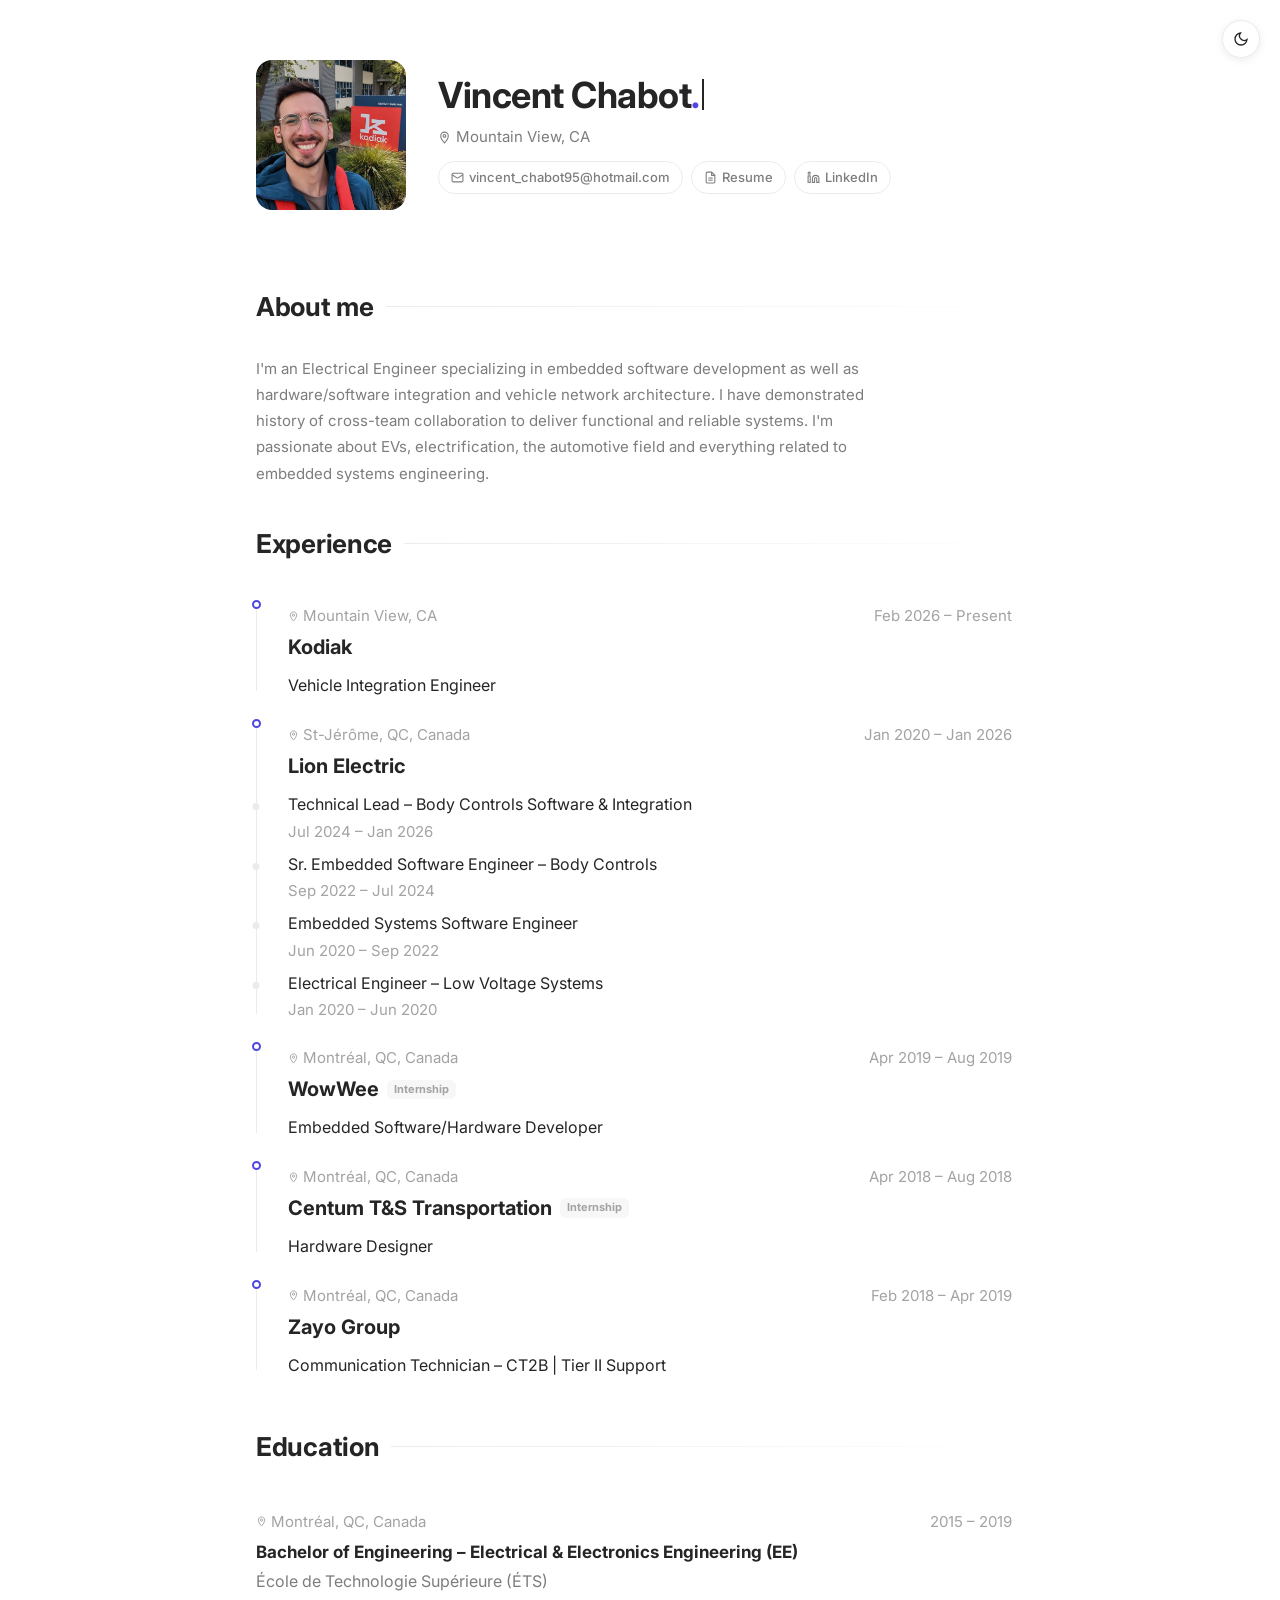
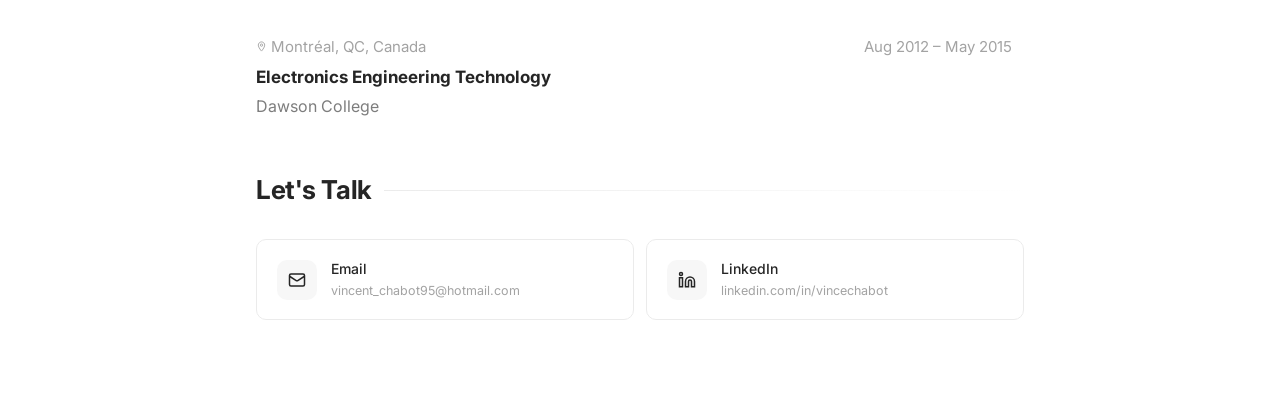
==== index.html @ 87fabc65 "Fixed Lets Talk box size, re-arranged link bar" ====
<!DOCTYPE html>
<html lang="en">
<head>
  <meta charset="UTF-8" />
  <meta name="viewport" content="width=device-width, initial-scale=1.0"/>
  <title>Vincent Chabot – Vehicle Integration Engineer</title>
  <link rel="preconnect" href="https://fonts.googleapis.com">
  <link rel="preconnect" href="https://fonts.gstatic.com" crossorigin>
  <link rel="preconnect" href="https://fonts.googleapis.com">
  <link rel="preconnect" href="https://fonts.gstatic.com" crossorigin>
  <link href="https://fonts.googleapis.com/css2?family=Inter:wght@300;400;500;600;700&display=swap" rel="stylesheet">
  <style>
    *, *::before, *::after { box-sizing: border-box; margin: 0; padding: 0; }

    :root {
      --bg: hsl(0 0% 100%);
      --surface: hsl(0 0% 100%);
      --border: hsl(0 0% 92.2%);
      --text-primary: hsl(0 0% 14.5%);
      --text-secondary: hsl(0 0% 49%);
      --text-muted: hsl(0 0% 64%);
      --accent: #4f46e5;
      --accent-light: hsl(0 0% 97%);
      --tag-bg: hsl(0 0% 97%);
      --radius: 0.625rem;
      --max-width: 48rem;
    }

    html.dark {
      --bg: hsl(0 0% 10%);
      --surface: hsl(0 0% 13%);
      --border: hsl(0 0% 22%);
      --text-primary: hsl(0 0% 93%);
      --text-secondary: hsl(0 0% 60%);
      --text-muted: hsl(0 0% 45%);
      --accent: #6c63ff;
      --accent-light: hsl(0 0% 15%);
      --tag-bg: hsl(0 0% 17%);
    }

    body, .timeline-company-group, .edu-card, .contact-card {
      transition: background 0.3s ease, color 0.3s ease, border-color 0.3s ease, box-shadow 0.3s ease;
    }

    html { scroll-behavior: smooth; }

    body {
      font-family: 'Inter', -apple-system, BlinkMacSystemFont, sans-serif;
      background: var(--bg);
      color: var(--text-primary);
      font-size: 15px;
      line-height: 1.6;
      padding: 0 20px 80px;
    }

    .container {
      max-width: var(--max-width);
      margin: 0 auto;
    }

    /* ── HEADER ── */
    .header {
      padding: 60px 0 40px;
      display: flex;
      align-items: center;
      gap: 32px;
      animation: fadeUp .5s ease both;
    }

    .avatar {
      width: 150px;
      height: 150px;
      border-radius: 16px;
      object-fit: cover;
      flex-shrink: 0;
      background: hsl(0 0% 97%);
      display: flex;
      align-items: center;
      justify-content: center;
      font-family: 'Inter', sans-serif;
      font-size: 52px;
      color: var(--accent);
      letter-spacing: -1px;
    }

    .header-info h1 {
      font-family: 'Inter', sans-serif;
      font-size: 36px;
      font-weight: 700;
      letter-spacing: -0.5px;
      line-height: 1.1;
    }

    .header-info h1 span { color: var(--accent); }

    .typed-cursor {
      display: inline-block;
      width: 2px;
      background: var(--text-primary);
      margin-left: 2px;
      animation: blink 0.7s step-end infinite;
      vertical-align: baseline;
      height: 0.85em;
      position: relative;
      top: 0.05em;
    }
    @keyframes blink {
      0%, 100% { opacity: 1; }
      50% { opacity: 0; }
    }

    .header-info .title {
      color: var(--text-secondary);
      font-weight: 300;
      margin-top: 4px;
      font-size: 15px;
    }

    .header-meta {
      display: flex;
      flex-wrap: wrap;
      gap: 12px;
      margin-top: 10px;
    }

    .meta-item {
      display: flex;
      align-items: center;
      gap: 5px;
      color: var(--text-secondary);
      font-size: 15px;
    }

    .meta-item svg { flex-shrink: 0; }

    .badge-available {
      display: inline-flex;
      align-items: center;
      gap: 6px;
      background: #f0fdf4;
      border: 1px solid #bbf7d0;
      color: #15803d;
      padding: 3px 10px;
      border-radius: 20px;
      font-size: 12.5px;
      font-weight: 500;
    }

    .badge-available::before {
      content: '';
      width: 7px;
      height: 7px;
      background: #22c55e;
      border-radius: 50%;
    }

    /* ── DIVIDER ── */
    .divider {
      border: none;
      height: 1px;
      background: linear-gradient(to right, transparent, var(--border) 20%, var(--border) 80%, transparent);
      margin: 0;
    }

    /* ── HEADER PILLS ── */
    .header-pills {
      display: flex;
      flex-wrap: wrap;
      gap: 8px;
      margin-top: 12px;
    }

    .pill {
      display: inline-flex;
      align-items: center;
      gap: 5px;
      padding: 5px 12px;
      border-radius: 999px;
      border: 1px solid var(--border);
      background: var(--surface);
      color: var(--text-secondary);
      font-size: 13px;
      font-weight: 500;
      text-decoration: none;
      cursor: pointer;
      transition: border-color 0.2s, color 0.2s, background 0.2s;
      position: relative;
    }

    .pill:hover {
      border-color: var(--accent);
      color: var(--accent);
      background: var(--accent-light);
    }

    /* ── SECTIONS ── */
    section {
      padding: 36px 0 0;
      animation: fadeUp .5s .15s ease both;
    }

    section h2 {
      font-family: 'Inter', sans-serif;
      font-size: 26px;
      font-weight: 700;
      letter-spacing: -0.3px;
      margin-bottom: 28px;
      color: var(--text-primary);
      display: flex;
      align-items: center;
      gap: 12px;
    }
    section h2::after {
      content: '';
      flex: 1;
      height: 1px;
      background: linear-gradient(to right, var(--border), transparent);
    }

    /* ── ABOUT ── */
    .about-text {
      color: var(--text-secondary);
      font-weight: 400;
      line-height: 1.75;
      max-width: 640px;
    }

    .about-text p + p { margin-top: 14px; }

    /* ── TIMELINE ── */
    .timeline { display: flex; flex-direction: column; gap: 0; 
      padding-left: 32px;
    }}

    .timeline-item {
      position: relative;
      padding-left: 28px;
      padding-bottom: 36px;
    }

    .timeline-item:last-child { padding-bottom: 0; }

    .timeline-item::before {
      content: '';
      position: absolute;
      left: 5px;
      top: 8px;
      bottom: 0;
      width: 1px;
      background: var(--border);
    }

    .timeline-item:last-child::before { display: none; }

    .timeline-item::after {
      content: '';
      position: absolute;
      left: 1px;
      top: 6px;
      width: 9px;
      height: 9px;
      border-radius: 50%;
      background: var(--bg);
      border: 2px solid var(--border);
    }

    .timeline-meta {
      display: flex;
      justify-content: space-between;
      align-items: center;
      margin-bottom: 4px;
      flex-wrap: wrap;
      gap: 4px;
    }

    .timeline-location {
      display: flex;
      align-items: center;
      gap: 4px;
      color: var(--text-muted);
      font-size: 12.5px;
    }

    .timeline-dates {
      color: var(--text-muted);
      font-size: 15px;
    }

    .timeline-company {
      font-weight: 600;
      font-size: 16px;
      margin-bottom: 1px;
    }

    .timeline-role {
      color: var(--text-secondary);
      font-size: 13.5px;
      margin-bottom: 10px;
    }

    .timeline-bullets {
      list-style: none;
      display: flex;
      flex-direction: column;
      gap: 5px;
    }

    .timeline-bullets li {
      color: var(--text-secondary);
      font-size: 13.5px;
      font-weight: 400;
      padding-left: 14px;
      position: relative;
    }

    .timeline-bullets li::before {
      content: '•';
      position: absolute;
      left: 0;
      color: var(--text-muted);
    }

    .timeline-bullets strong {
      color: var(--text-primary);
      font-weight: 600;
    }

    /* ── EDUCATION ── */
    .edu-card {
      padding: 14px 12px 14px 16px;
      margin-left: -16px;
      display: block;
      text-decoration: none;
      color: inherit;
      border-radius: 10px;
      padding-right: 12px;
      transition: transform 0.18s ease, box-shadow 0.18s ease, background 0.18s ease;
    }

    .edu-card:hover {
      transform: translateY(-3px) translateX(3px);
      background: var(--accent-light);
      box-shadow: 0 4px 20px rgba(0,0,0,0.07);
    }

    .edu-top {
      display: flex;
      justify-content: space-between;
      align-items: flex-start;
      gap: 12px;
    }

    .edu-degree {
      font-weight: 700;
      font-size: 17px;
    }

    .edu-school {
      color: var(--text-secondary);
      font-size: 16px;
      margin-top: 3px;
    }

    .edu-right {
      text-align: right;
      flex-shrink: 0;
    }

    .edu-year {
      color: var(--text-muted);
      font-size: 15px;
    }

    .edu-gpa {
      color: var(--text-muted);
      font-size: 12.5px;
      margin-top: 2px;
    }

    /* ── STACK GRID ── */
    .stack-grid {
      display: grid;
      grid-template-columns: repeat(3, 1fr);
      gap: 12px;
    }

    .stack-card {
      background: var(--surface);
      border: 1px solid var(--border);
      border-radius: var(--radius);
      padding: 16px 18px;
      display: flex;
      align-items: center;
      gap: 14px;
      text-decoration: none;
      color: inherit;
      transition: border-color .2s, box-shadow .2s;
      cursor: default;
    }

    .stack-card:hover {
      border-color: hsl(0 0% 70.8%);
      box-shadow: 0 2px 12px rgba(0,0,0,.06);
    }

    .stack-icon {
      width: 36px;
      height: 36px;
      background: var(--tag-bg);
      border-radius: 8px;
      display: flex;
      align-items: center;
      justify-content: center;
      font-size: 17px;
      flex-shrink: 0;
    }

    .stack-name {
      font-size: 13.5px;
      font-weight: 500;
    }

    .stack-desc {
      font-size: 12px;
      color: var(--text-muted);
    }

    /* ── PROJECTS ── */
    .projects-grid {
      display: grid;
      grid-template-columns: repeat(2, 1fr);
      gap: 16px;
    }

    .project-card {
      background: var(--surface);
      border: 1px solid var(--border);
      border-radius: var(--radius);
      overflow: hidden;
      text-decoration: none;
      color: inherit;
      transition: border-color .2s, box-shadow .2s;
      display: flex;
      flex-direction: column;
    }

    .project-card:hover {
      border-color: hsl(0 0% 70.8%);
      box-shadow: 0 4px 16px rgba(0,0,0,.07);
    }

    .project-img {
      width: 100%;
      height: 140px;
      background: linear-gradient(135deg, hsl(0 0% 97%) 0%, hsl(0 0% 93%) 100%);
      display: flex;
      align-items: center;
      justify-content: center;
      font-size: 36px;
    }

    .project-body {
      padding: 16px 18px;
      flex: 1;
    }

    .project-type {
      font-size: 11.5px;
      color: var(--text-muted);
      text-transform: uppercase;
      letter-spacing: .05em;
      margin-bottom: 4px;
    }

    .project-title {
      font-weight: 600;
      font-size: 14.5px;
      margin-bottom: 6px;
    }

    .project-desc {
      color: var(--text-secondary);
      font-size: 13px;
      font-weight: 400;
      line-height: 1.5;
      margin-bottom: 12px;
    }

    .project-tags {
      display: flex;
      flex-wrap: wrap;
      gap: 5px;
    }

    .tag {
      background: var(--tag-bg);
      color: var(--text-secondary);
      font-size: 11.5px;
      padding: 2px 8px;
      border-radius: 6px;
    }

    /* ── CONTACT ── */
    .contact-grid {
      display: grid;
      grid-template-columns: repeat(2, 1fr);
      gap: 12px;
      align-items: stretch;
    }

    .contact-card {
      background: var(--surface);
      border: 1px solid var(--border);
      border-radius: var(--radius);
      padding: 18px 20px;
      display: flex;
      align-items: center;
      gap: 14px;
      text-decoration: none;
      color: inherit;
      transition: border-color .2s, box-shadow .2s;
      height: 100%;
    }

    .contact-card:hover {
      border-color: hsl(0 0% 70.8%);
      box-shadow: 0 2px 12px rgba(0,0,0,.06);
    }

    .contact-card-icon {
      width: 40px;
      height: 40px;
      background: var(--tag-bg);
      border-radius: 10px;
      display: flex;
      align-items: center;
      justify-content: center;
      flex-shrink: 0;
    }

    .contact-card-label {
      font-weight: 500;
      font-size: 14px;
    }

    .contact-card-value {
      color: var(--text-muted);
      font-size: 12.5px;
      margin-top: 1px;
    }

    /* ── ANIMATIONS ── */
    @keyframes fadeUp {
      from { opacity: 0; transform: translateY(16px); }
      to   { opacity: 1; transform: translateY(0); }
    }

    /* ── RESPONSIVE ── */
    @media (max-width: 580px) {
      body { padding: 0 16px 60px; }

      .header { flex-direction: row; align-items: center; gap: 16px; }
      .avatar { width: 110px; height: 110px; }
      .header-info h1 { font-size: 24px; }

      .header-pills { gap: 6px; margin-top: 10px; }
      .pill { font-size: 12px; padding: 4px 10px; }

      section { padding: 36px 0 0; }

      .timeline { padding-left: 60px; }
      .timeline-company-group { padding-left: 20px; }
      .timeline-company-group::before { left: 2px; }
      .timeline-company-group::after { left: -2px; }

      .timeline-company-name { font-size: 16px; }
      .timeline-role-title { font-size: 14px; }
      .timeline-company-location-top,
      .timeline-company-dates,
      .timeline-dates { font-size: 13px; }

      .timeline-company-location-top { flex-direction: column; gap: 2px; align-items: flex-start !important; justify-content: flex-start !important; }
      .timeline-company-dates { text-align: left; align-self: flex-start; }
      .timeline-company-location-left { align-self: flex-start; }

      .stack-grid { grid-template-columns: repeat(2, 1fr); }
      .projects-grid { grid-template-columns: 1fr; }
      .contact-grid { grid-template-columns: 1fr; }
    }

    @media (max-width: 380px) {
      .stack-grid { grid-template-columns: 1fr; }
      .timeline-company-name { font-size: 15px; }
    }

    /* ── COMPANY-GROUPED TIMELINE ── */
    .timeline-company-group {
      position: relative;
      padding-left: 52px;
      padding-bottom: 60px;
    }

    .timeline-company-group::before {
      content: '';
      position: absolute;
      left: 20px;
      top: 10px;
      bottom: 20px;
      width: 1px;
      background: var(--border);
    }

    .timeline-company-group--last::before { display: none; }

    .timeline-company-group::after {
      content: '';
      position: absolute;
      left: 16px;
      top: 8px;
      width: 9px;
      height: 9px;
      border-radius: 50%;
      background: var(--bg);
      border: 2px solid var(--accent);
    }

    .timeline-company-header {
      display: flex;
      align-items: baseline;
      flex-wrap: wrap;
      gap: 10px;
      margin-bottom: 10px;
    }

    .timeline-company-name {
      font-weight: 700;
      font-size: 16px;
      color: var(--text-primary);
    }

    .timeline-company-location {
      display: flex;
      align-items: center;
      gap: 4px;
      color: var(--text-muted);
      font-size: 12px;
    }

    .timeline-roles {
      display: flex;
      flex-direction: column;
      gap: 0;
    }

    .timeline-role-item {
      position: relative;
      padding: 0 0 8px 0;
      border-left: none;
      margin-left: 0;
    }

    .timeline-role-item:last-child {
      border-left-color: transparent;
    }

    .timeline-role-item::before {
      display: none;
    }

    .timeline-company-group--multi .timeline-role-item::before {
      display: block;
      content: '';
      position: absolute;
      left: -32px;
      top: 11px;
      width: 7px;
      height: 7px;
      border-radius: 50%;
      background: var(--border);
      border: none;
      transform: translateX(-50%);
    }

    .timeline-role-meta {
      display: flex;
      flex-direction: column;
      gap: 2px;
    }

    .timeline-role-title {
      font-size: 16px;
      color: var(--text-primary);
      display: flex;
      align-items: center;
      gap: 6px;
    }

    .role-badge {
      font-size: 11px;
      background: var(--tag-bg);
      color: var(--text-muted);
      padding: 1px 7px;
      border-radius: 6px;
      font-style: normal;
    }

      }

    .timeline-company-header {
      display: flex;
      align-items: flex-start;
      gap: 0;
      margin-bottom: 1px;
      position: relative;
    }

    .timeline-company-header-text {
      flex: 1;
    }

    .timeline-company-location-top {
      display: flex;
      align-items: center;
      justify-content: space-between;
      gap: 4px;
      color: var(--text-muted);
      font-size: 15px;
      margin-bottom: 3px;
    }

    .timeline-company-location-left {
      display: flex;
      align-items: center;
      gap: 4px;
    }

    .timeline-company-name {
      font-weight: 700;
      font-size: 20px;
      color: var(--text-primary);
      display: flex;
      align-items: center;
      gap: 8px;
    }

    .timeline-company-dates {
      font-size: 15px;
      font-weight: 400;
      color: var(--text-muted);
    }
  
    .edu-location {
      display: flex;
      align-items: center;
      gap: 4px;
      color: var(--text-muted);
      font-size: 15px;
      margin-bottom: 5px;
    }

    /* ── EXPERIENCE HOVER EFFECT ── */
    .timeline-company-group {
      cursor: pointer;
      transition: transform 0.18s ease, box-shadow 0.18s ease, background 0.18s ease;
      border-radius: 10px;
      padding-right: 12px;
      display: block;
      text-decoration: none;
      color: inherit;
    }

    .timeline-company-group:hover {
      transform: translateY(-3px) translateX(3px);
      background: var(--accent-light);
      box-shadow: 0 4px 20px rgba(0,0,0,0.07);
    }

    .timeline-company-link {
      text-decoration: none;
      color: inherit;
      display: block;
    }

    .timeline-company-link:hover .timeline-company-name {
      color: var(--accent);
    }

  
    .employer-link {
      text-decoration: none;
      color: inherit;
      transition: color 0.15s ease;
    }
    .employer-link:hover {
      color: var(--accent);
      text-decoration: underline;
      text-underline-offset: 2px;
    }
    /* Make entire group clickable area feel interactive */
    .timeline-company-group:hover .timeline-company-name {
      color: var(--accent);
    }

    .edu-card:hover .edu-degree {
      color: var(--accent);
    }

  
  @media (max-width: 580px) {
    a.timeline-company-group.tapped,
    a.edu-card.tapped {
      background: #f0f0f0;
      box-shadow: 0 4px 16px rgba(0,0,0,0.08);
    }
  }

  /* ── DARK MODE TOGGLE ── */
  #dark-toggle {
    position: fixed;
    top: 20px;
    right: 20px;
    width: 38px;
    height: 38px;
    border-radius: 50%;
    border: 1px solid var(--border);
    background: var(--surface);
    color: var(--text-primary);
    cursor: pointer;
    display: flex;
    align-items: center;
    justify-content: center;
    z-index: 1000;
    transition: background 0.3s ease, border-color 0.3s ease, transform 0.2s ease;
    box-shadow: 0 2px 8px rgba(0,0,0,0.08);
  }
  #dark-toggle:hover { transform: scale(1.1); }
  #dark-toggle .icon-sun  { display: none; }
  #dark-toggle .icon-moon { display: block; }
  html.dark #dark-toggle .icon-sun  { display: block; }
  html.dark #dark-toggle .icon-moon { display: none; }

  /* ── SCROLL FADE-IN ── */
  .fade-in {
    opacity: 0;
    transform: translateY(24px);
    transition: opacity 0.55s ease, transform 0.55s ease;
  }
  .fade-in.visible {
    opacity: 1;
    transform: translateY(0);
  }

  /* ── COPY EMAIL ── */
  .copy-email-wrap {
    position: relative;
    display: inline-flex;
    align-items: center;
  }
  .copied-tooltip {
    position: absolute;
    bottom: calc(100% + 6px);
    left: 50%;
    transform: translateX(-50%);
    background: #1a1a1a;
    color: #fff;
    font-size: 12px;
    font-weight: 600;
    padding: 4px 10px;
    border-radius: 6px;
    white-space: nowrap;
    pointer-events: none;
    opacity: 0;
    transition: opacity 0.15s ease;
  }
  .copied-tooltip.show { opacity: 1; }

  /* ── CONFETTI ── */
  #name-dot {
    cursor: pointer;
    user-select: none;
  }
  .confetti-piece {
    position: fixed;
    width: 8px;
    height: 5px;
    border-radius: 1px;
    opacity: 1;
    pointer-events: none;
    z-index: 9999;
    animation: confetti-fall 0.9s ease-out forwards;
  }
  @keyframes confetti-fall {
    0%   { transform: translate(0, 0) rotate(0deg);   opacity: 1; }
    100% { transform: translate(var(--tx), var(--ty)) rotate(var(--tr)); opacity: 0; }
  }

  /* ── BACK TO TOP ── */
  #back-to-top {
    position: fixed;
    bottom: 32px;
    right: 24px;
    width: 42px;
    height: 42px;
    border-radius: 50%;
    background: var(--accent);
    color: #fff;
    border: none;
    cursor: pointer;
    display: flex;
    align-items: center;
    justify-content: center;
    box-shadow: 0 4px 14px rgba(0,0,0,0.15);
    opacity: 0;
    transform: translateY(12px);
    transition: opacity 0.25s ease, transform 0.25s ease;
    pointer-events: none;
    z-index: 999;
  }
  #back-to-top.visible {
    opacity: 1;
    transform: translateY(0);
    pointer-events: auto;
  }
  #back-to-top:hover {
    background: #3a3ae0;
  }

  /* ── EXPERIENCE HOVER EFFECTS ── */
  .timeline-company-group {
    transition: transform 0.2s ease, box-shadow 0.2s ease;
    border-radius: 10px;
    padding: 12px 12px 4px 52px;
    margin-left: -52px;
    cursor: pointer;
  }

  .timeline-company-group:hover {
    transform: translateY(-3px) translateX(2px);
    box-shadow: 0 8px 24px rgba(0,0,0,0.08);
    background: var(--accent-light);
  }
  .timeline-company-group a.company-link {
    text-decoration: none;
    color: inherit;
  }

  </style>
</head>
<body>
<div class="container">

  <!-- HEADER -->
  <header class="header">
    <img class="avatar" src="profile.jpg" alt="Vincent Chabot">
    <div class="header-info">
      <h1 id="typed-name"></h1>
      <div class="header-meta">
        <span class="meta-item">
          <svg width="13" height="13" viewBox="0 0 24 24" fill="none" stroke="currentColor" stroke-width="2"><path d="M12 2C8.13 2 5 5.13 5 9c0 5.25 7 13 7 13s7-7.75 7-13c0-3.87-3.13-7-7-7z"/><circle cx="12" cy="9" r="2.5"/></svg>
          Mountain View, CA
        </span>
      </div>
      <div class="header-pills">
        <a id="contact-bar-email" class="pill" href="#">
          <svg width="13" height="13" viewBox="0 0 24 24" fill="none" stroke="currentColor" stroke-width="2"><rect x="2" y="4" width="20" height="16" rx="2"/><path d="m22 7-8.97 5.7a1.94 1.94 0 0 1-2.06 0L2 7"/></svg>
          <span id="contact-bar-email-text"></span>
        </a>
        <a class="pill" href="resume.pdf" target="_blank">
          <svg width="13" height="13" viewBox="0 0 24 24" fill="none" stroke="currentColor" stroke-width="2"><path d="M14 2H6a2 2 0 0 0-2 2v16a2 2 0 0 0 2 2h12a2 2 0 0 0 2-2V8z"/><polyline points="14 2 14 8 20 8"/><line x1="16" y1="13" x2="8" y2="13"/><line x1="16" y1="17" x2="8" y2="17"/></svg>
          Resume
        </a>
        <a class="pill" href="https://linkedin.com/in/vincechabot" target="_blank" rel="noopener">
          <svg width="13" height="13" viewBox="0 0 24 24" fill="none" stroke="currentColor" stroke-width="2"><path d="M16 8a6 6 0 0 1 6 6v7h-4v-7a2 2 0 0 0-2-2 2 2 0 0 0-2 2v7h-4v-7a6 6 0 0 1 6-6z"/><rect x="2" y="9" width="4" height="12"/><circle cx="4" cy="4" r="2"/></svg>
          LinkedIn
        </a>
      </div>
    </div>
  </header>

  <!-- ABOUT -->
  <section>
    <h2>About me</h2>
    <div class="about-text">
      <p>I'm an Electrical Engineer specializing in embedded software development as well as hardware/software integration and vehicle network architecture. I have demonstrated history of cross-team collaboration to deliver functional and reliable systems. I'm passionate about EVs, electrification, the automotive field and everything related to embedded systems engineering.</p>
    </div>
  </section>

  

  <!-- EXPERIENCE -->
  <section>
    <h2>Experience</h2>
    <div class="timeline">

      <a class="timeline-company-group" href="https://kodiak.ai/" target="_blank" rel="noopener">
        <div class="timeline-company-header">
          
          <div class="timeline-company-header-text">
            <div class="timeline-company-location-top"><div class="timeline-company-location-left"><svg width="11" height="11" viewBox="0 0 24 24" fill="none" stroke="currentColor" stroke-width="2"><path d="M12 2C8.13 2 5 5.13 5 9c0 5.25 7 13 7 13s7-7.75 7-13c0-3.87-3.13-7-7-7z"/><circle cx="12" cy="9" r="2.5"/></svg> Mountain View, CA</div><div class="timeline-company-dates">Feb 2026 – Present</div></div>
            <div class="timeline-company-name">Kodiak</div>
          </div>
        </div>
        <div class="timeline-roles">
          <div class="timeline-role-item">
            <div class="timeline-role-meta">
              <span class="timeline-role-title">Vehicle Integration Engineer</span>
            </div>
          </div>
        </div>
      </a>


      <a class="timeline-company-group timeline-company-group--multi" href="https://thelionelectric.com/" target="_blank" rel="noopener">
        <div class="timeline-company-header">
          
          <div class="timeline-company-header-text">
            <div class="timeline-company-location-top"><div class="timeline-company-location-left"><svg width="11" height="11" viewBox="0 0 24 24" fill="none" stroke="currentColor" stroke-width="2"><path d="M12 2C8.13 2 5 5.13 5 9c0 5.25 7 13 7 13s7-7.75 7-13c0-3.87-3.13-7-7-7z"/><circle cx="12" cy="9" r="2.5"/></svg> St-Jérôme, QC, Canada</div><div class="timeline-company-dates">Jan 2020 – Jan 2026</div></div>
            <div class="timeline-company-name">Lion Electric</div>
          </div>
        </div>
        <div class="timeline-roles">
          <div class="timeline-role-item">
            <div class="timeline-role-meta">
              <span class="timeline-role-title">Technical Lead – Body Controls Software &amp; Integration</span>
              <span class="timeline-dates">Jul 2024 – Jan 2026</span>
            </div>
          </div>
          <div class="timeline-role-item">
            <div class="timeline-role-meta">
              <span class="timeline-role-title">Sr. Embedded Software Engineer – Body Controls</span>
              <span class="timeline-dates">Sep 2022 – Jul 2024</span>
            </div>
          </div>
          <div class="timeline-role-item">
            <div class="timeline-role-meta">
              <span class="timeline-role-title">Embedded Systems Software Engineer</span>
              <span class="timeline-dates">Jun 2020 – Sep 2022</span>
            </div>
          </div>
          <div class="timeline-role-item">
            <div class="timeline-role-meta">
              <span class="timeline-role-title">Electrical Engineer – Low Voltage Systems</span>
              <span class="timeline-dates">Jan 2020 – Jun 2020</span>
            </div>
          </div>
        </div>
      </a>


      <a class="timeline-company-group" href="https://wowwee.com/" target="_blank" rel="noopener">
        <div class="timeline-company-header">
          
          <div class="timeline-company-header-text">
            <div class="timeline-company-location-top"><div class="timeline-company-location-left"><svg width="11" height="11" viewBox="0 0 24 24" fill="none" stroke="currentColor" stroke-width="2"><path d="M12 2C8.13 2 5 5.13 5 9c0 5.25 7 13 7 13s7-7.75 7-13c0-3.87-3.13-7-7-7z"/><circle cx="12" cy="9" r="2.5"/></svg> Montréal, QC, Canada</div><div class="timeline-company-dates">Apr 2019 – Aug 2019</div></div>
            <div class="timeline-company-name">WowWee <span class="role-badge">Internship</span></div>
          </div>
        </div>
        <div class="timeline-roles">
          <div class="timeline-role-item">
            <div class="timeline-role-meta">
              <span class="timeline-role-title">Embedded Software/Hardware Developer</span>
            </div>
          </div>
        </div>
      </a>


      <a class="timeline-company-group" href="https://www.centumelectronics.com/" target="_blank" rel="noopener">
        <div class="timeline-company-header">
          
          <div class="timeline-company-header-text">
            <div class="timeline-company-location-top"><div class="timeline-company-location-left"><svg width="11" height="11" viewBox="0 0 24 24" fill="none" stroke="currentColor" stroke-width="2"><path d="M12 2C8.13 2 5 5.13 5 9c0 5.25 7 13 7 13s7-7.75 7-13c0-3.87-3.13-7-7-7z"/><circle cx="12" cy="9" r="2.5"/></svg> Montréal, QC, Canada</div><div class="timeline-company-dates">Apr 2018 – Aug 2018</div></div>
            <div class="timeline-company-name">Centum T&amp;S Transportation <span class="role-badge">Internship</span></div>
          </div>
        </div>
        <div class="timeline-roles">
          <div class="timeline-role-item">
            <div class="timeline-role-meta">
              <span class="timeline-role-title">Hardware Designer</span>
            </div>
          </div>
        </div>
      </a>


      <a class="timeline-company-group" href="https://zayo.com/" target="_blank" rel="noopener">
        <div class="timeline-company-header">
          
          <div class="timeline-company-header-text">
            <div class="timeline-company-location-top"><div class="timeline-company-location-left"><svg width="11" height="11" viewBox="0 0 24 24" fill="none" stroke="currentColor" stroke-width="2"><path d="M12 2C8.13 2 5 5.13 5 9c0 5.25 7 13 7 13s7-7.75 7-13c0-3.87-3.13-7-7-7z"/><circle cx="12" cy="9" r="2.5"/></svg> Montréal, QC, Canada</div><div class="timeline-company-dates">Feb 2018 – Apr 2019</div></div>
            <div class="timeline-company-name">Zayo Group</div>
          </div>
        </div>
        <div class="timeline-roles">
          <div class="timeline-role-item">
            <div class="timeline-role-meta">
              <span class="timeline-role-title">Communication Technician – CT2B | Tier II Support</span>
            </div>
          </div>
        </div>
      </a>

    </div>
  </section>

  <!-- EDUCATION -->
  <section>
    <h2>Education</h2>
    <a class="edu-card" href="https://www.etsmtl.ca/" target="_blank" rel="noopener" style="margin-bottom:12px;">
      <div class="edu-top">
        <div>
          <p class="edu-location"><svg width="11" height="11" viewBox="0 0 24 24" fill="none" stroke="currentColor" stroke-width="2"><path d="M12 2C8.13 2 5 5.13 5 9c0 5.25 7 13 7 13s7-7.75 7-13c0-3.87-3.13-7-7-7z"/><circle cx="12" cy="9" r="2.5"/></svg> Montréal, QC, Canada</p>
          <p class="edu-degree">Bachelor of Engineering – Electrical &amp; Electronics Engineering (EE)</p>
          <p class="edu-school">École de Technologie Supérieure (ÉTS)</p>
        </div>
        <div class="edu-right">
          <p class="edu-year">2015 – 2019</p>
        </div>
      </div>
    </a>
    <a class="edu-card" href="https://www.dawsoncollege.qc.ca/" target="_blank" rel="noopener">
      <div class="edu-top">
        <div>
          <p class="edu-location"><svg width="11" height="11" viewBox="0 0 24 24" fill="none" stroke="currentColor" stroke-width="2"><path d="M12 2C8.13 2 5 5.13 5 9c0 5.25 7 13 7 13s7-7.75 7-13c0-3.87-3.13-7-7-7z"/><circle cx="12" cy="9" r="2.5"/></svg> Montréal, QC, Canada</p>
          <p class="edu-degree">Electronics Engineering Technology</p>
          <p class="edu-school">Dawson College</p>
        </div>
        <div class="edu-right">
          <p class="edu-year">Aug 2012 – May 2015</p>
        </div>
      </div>
    </a>
  </section>

  

  <!-- CONTACT -->
  <section>
    <h2>Let's Talk</h2>
    <div class="contact-grid">
      <a class="contact-card" id="contact-card-email" href="#">
        <div class="contact-card-icon">
          <svg width="18" height="18" viewBox="0 0 24 24" fill="none" stroke="currentColor" stroke-width="2"><rect x="2" y="4" width="20" height="16" rx="2"/><path d="m22 7-8.97 5.7a1.94 1.94 0 0 1-2.06 0L2 7"/></svg>
        </div>
        <div>
          <p class="contact-card-label">Email</p>
          <p class="contact-card-value" id="contact-card-email-text"></p>
        </div>
      </a>
      <a class="contact-card" href="https://linkedin.com/in/vincechabot" target="_blank" rel="noopener">
        <div class="contact-card-icon">
          <svg width="18" height="18" viewBox="0 0 24 24" fill="none" stroke="currentColor" stroke-width="2"><path d="M16 8a6 6 0 0 1 6 6v7h-4v-7a2 2 0 0 0-2-2 2 2 0 0 0-2 2v7h-4v-7a6 6 0 0 1 6-6z"/><rect x="2" y="9" width="4" height="12"/><circle cx="4" cy="4" r="2"/></svg>
        </div>
        <div>
          <p class="contact-card-label">LinkedIn</p>
          <p class="contact-card-value">linkedin.com/in/vincechabot</p>
        </div>
      </a>
    </div>
  </section>

</div><!-- /.page-wrapper -->

<button id="dark-toggle" aria-label="Toggle dark mode">
  <svg class="icon-moon" width="16" height="16" viewBox="0 0 24 24" fill="none" stroke="currentColor" stroke-width="2"><path d="M21 12.79A9 9 0 1 1 11.21 3 7 7 0 0 0 21 12.79z"/></svg>
  <svg class="icon-sun"  width="16" height="16" viewBox="0 0 24 24" fill="none" stroke="currentColor" stroke-width="2"><circle cx="12" cy="12" r="5"/><line x1="12" y1="1" x2="12" y2="3"/><line x1="12" y1="21" x2="12" y2="23"/><line x1="4.22" y1="4.22" x2="5.64" y2="5.64"/><line x1="18.36" y1="18.36" x2="19.78" y2="19.78"/><line x1="1" y1="12" x2="3" y2="12"/><line x1="21" y1="12" x2="23" y2="12"/><line x1="4.22" y1="19.78" x2="5.64" y2="18.36"/><line x1="18.36" y1="5.64" x2="19.78" y2="4.22"/></svg>
</button>

<button id="back-to-top" aria-label="Back to top">
  <svg width="18" height="18" viewBox="0 0 24 24" fill="none" stroke="currentColor" stroke-width="2.5"><polyline points="18 15 12 9 6 15"/></svg>
</button>

<script>
  // Scroll fade-in
  (function() {
    var targets = document.querySelectorAll('section, .timeline-company-group, .edu-card, .contact-card, .project-card');
    targets.forEach(function(el) { el.classList.add('fade-in'); });

    var observer = new IntersectionObserver(function(entries) {
      entries.forEach(function(entry) {
        if (entry.isIntersecting) {
          entry.target.classList.add('visible');
          observer.unobserve(entry.target);
        }
      });
    }, { threshold: 0.1 });

    targets.forEach(function(el) { observer.observe(el); });
  })();

  // Confetti on blue dot click
  (function() {
    var colors = ['#4f46e5','#f59e0b','#10b981','#ef4444','#3b82f6','#ec4899','#f97316'];

    function launchConfetti(x, y) {
      var count = 36;
      for (var i = 0; i < count; i++) {
        var piece = document.createElement('div');
        piece.className = 'confetti-piece';
        piece.style.left = x + 'px';
        piece.style.top  = y + 'px';
        piece.style.background = colors[Math.floor(Math.random() * colors.length)];
        piece.style.width  = (6 + Math.random() * 6) + 'px';
        piece.style.height = (4 + Math.random() * 4) + 'px';

        var angle = Math.random() * Math.PI * 2;
        var dist  = 60 + Math.random() * 100;
        piece.style.setProperty('--tx', Math.cos(angle) * dist + 'px');
        piece.style.setProperty('--ty', Math.sin(angle) * dist + 'px');
        piece.style.setProperty('--tr', (Math.random() * 720 - 360) + 'deg');
        piece.style.animationDuration = (0.6 + Math.random() * 0.5) + 's';

        document.body.appendChild(piece);
        piece.addEventListener('animationend', function() { this.remove(); });
      }
    }

    // Dot is injected by the typing animation, so watch for it
    var observer = new MutationObserver(function() {
      var dot = document.getElementById('name-dot');
      if (dot) {
        dot.addEventListener('click', function(e) {
          e.preventDefault();
          var rect = dot.getBoundingClientRect();
          launchConfetti(rect.left + rect.width / 2, rect.top + rect.height / 2);
        });
        observer.disconnect();
      }
    });
    observer.observe(document.getElementById('typed-name') || document.body, { childList: true, subtree: true });
  })();

  // Dark mode toggle
  (function() {
    var html = document.documentElement;
    var btn = document.getElementById('dark-toggle');

    // Apply saved preference immediately
    if (localStorage.getItem('theme') === 'dark') {
      html.classList.add('dark');
    }

    btn.addEventListener('click', function() {
      html.classList.toggle('dark');
      localStorage.setItem('theme', html.classList.contains('dark') ? 'dark' : 'light');
    });
  })();

  // Back to top button
  (function() {
    var btn = document.getElementById('back-to-top');
    window.addEventListener('scroll', function() {
      if (window.scrollY > 300) {
        btn.classList.add('visible');
      } else {
        btn.classList.remove('visible');
      }
    });
    btn.addEventListener('click', function() {
      window.scrollTo({ top: 0, behavior: 'smooth' });
    });
  })();

  // Build email at runtime to prevent Cloudflare obfuscation
  var u = 'vincent_chabot95';
  var d = 'hotmail.com';
  var email = u + '@' + d;

  var barLink = document.getElementById('contact-bar-email');
  var barText = document.getElementById('contact-bar-email-text');
  if (barText) barText.textContent = email;

  var cardLink = document.getElementById('contact-card-email');
  var cardText = document.getElementById('contact-card-email-text');
  if (cardText) cardText.textContent = email;

  function makeCopyable(linkEl) {
    if (!linkEl) return;
    linkEl.removeAttribute('href');
    linkEl.style.cursor = 'pointer';
    linkEl.style.position = 'relative';

    var tooltip = document.createElement('span');
    tooltip.className = 'copied-tooltip';
    tooltip.textContent = 'Copied!';
    linkEl.appendChild(tooltip);

    var timer;
    linkEl.addEventListener('click', function(e) {
      e.preventDefault();
      navigator.clipboard.writeText(email).then(function() {
        tooltip.classList.add('show');
        clearTimeout(timer);
        timer = setTimeout(function() { tooltip.classList.remove('show'); }, 1800);
      });
    });
  }

  makeCopyable(barLink);
  makeCopyable(cardLink);

  // Typing animation — runs once
  (function() {
    var el = document.getElementById('typed-name');
    if (!el) return;
    var text = 'Vincent Chabot';
    var i = 0;
    var cursor = document.createElement('span');
    cursor.className = 'typed-cursor';
    el.appendChild(cursor);

    function type() {
      if (i <= text.length) {
        el.childNodes[0]
          ? el.childNodes[0].textContent = text.slice(0, i)
          : el.insertBefore(document.createTextNode(text.slice(0, i)), cursor);
        i++;
        setTimeout(type, 60);
      } else {
        // Add the blue dot, then stop cursor after a short pause
        var dot = document.createElement('span');
        dot.textContent = '.';
        dot.id = 'name-dot';
        el.insertBefore(dot, cursor);
        setTimeout(function() { cursor.remove(); }, 800);
      }
    }

    // Insert empty text node before cursor so we can update it
    el.insertBefore(document.createTextNode(''), cursor);
    setTimeout(type, 300);
  })();
  function isMobile() { return window.matchMedia('(max-width: 580px)').matches; }

  function setupTwoTap(selector) {
    document.querySelectorAll(selector).forEach(function(card) {
      var url = card.getAttribute('href');
      if (!url || url === '#') return;

      card.addEventListener('click', function(e) {
        if (!isMobile()) return;
        var isActive = card.classList.contains('tapped');
        document.querySelectorAll('a.timeline-company-group.tapped, a.edu-card.tapped').forEach(function(c) {
          c.classList.remove('tapped');
        });
        if (!isActive) {
          e.preventDefault();
          card.classList.add('tapped');
        }
      });
    });
  }

  setupTwoTap('a.timeline-company-group');
  setupTwoTap('a.edu-card');

  // Tap outside to dismiss
  document.addEventListener('click', function(e) {
    if (!isMobile()) return;
    if (!e.target.closest('a.timeline-company-group') && !e.target.closest('a.edu-card')) {
      document.querySelectorAll('a.timeline-company-group.tapped, a.edu-card.tapped').forEach(function(c) {
        c.classList.remove('tapped');
      });
    }
  });
</script>

</body>
</html>
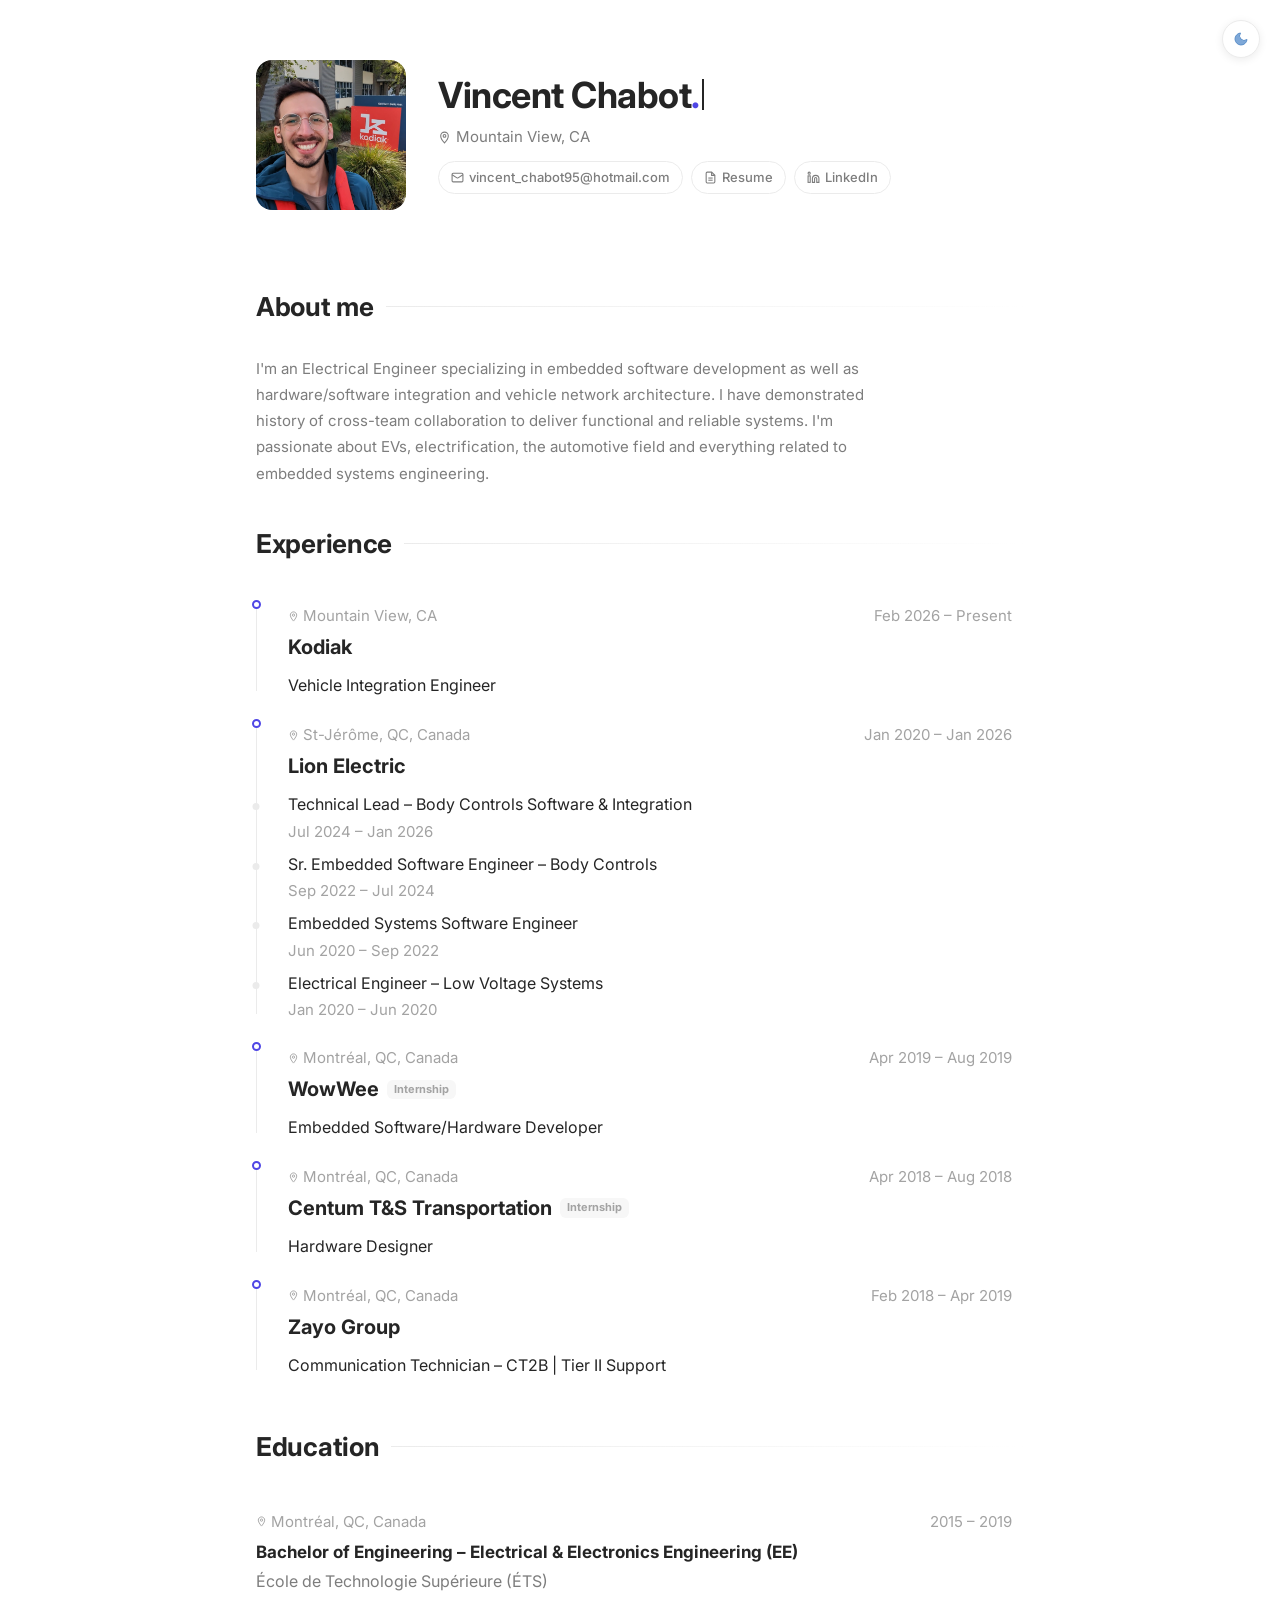
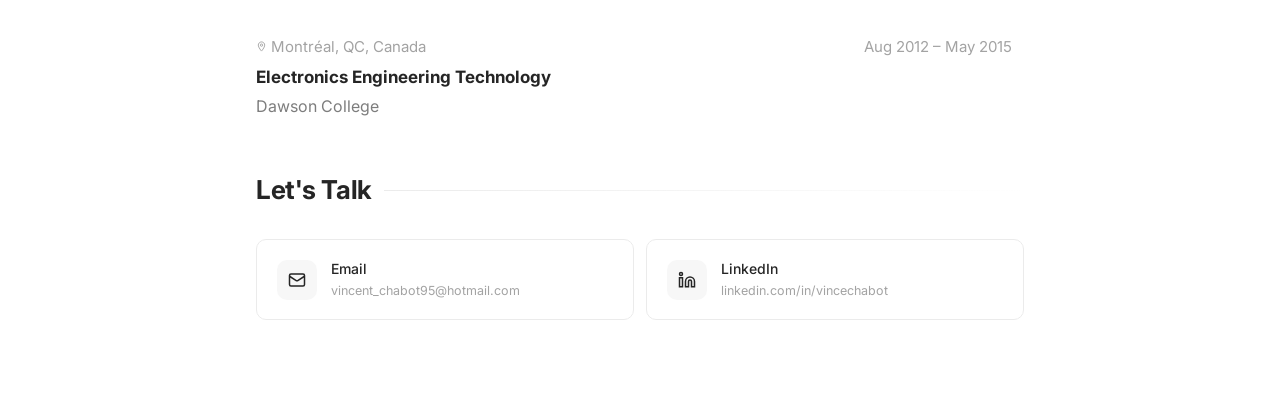
==== commit 5751515d: "Added meta tags, added color to sun/moon" ====
--- a/index.html
+++ b/index.html
@@ -4,6 +4,22 @@
   <meta charset="UTF-8" />
   <meta name="viewport" content="width=device-width, initial-scale=1.0"/>
   <title>Vincent Chabot – Vehicle Integration Engineer</title>
+  <meta name="description" content="Portfolio of Vincent Chabot, an Electrical Engineer specializing in embedded software, vehicle network architecture, and EV systems.">
+
+  <!-- Open Graph (LinkedIn, Facebook, iMessage, Slack previews) -->
+  <meta property="og:title" content="Vincent Chabot – Vehicle Integration Engineer">
+  <meta property="og:description" content="Electrical Engineer specializing in embedded software, hardware/software integration, and EV systems.">
+  <meta property="og:type" content="website">
+  <meta property="og:url" content="https://vincentchabot.com">
+  <meta property="og:image" content="https://vincentchabot.com/profile.jpg">
+
+  <!-- Twitter / X card -->
+  <meta name="twitter:card" content="summary">
+  <meta name="twitter:title" content="Vincent Chabot – Vehicle Integration Engineer">
+  <meta name="twitter:description" content="Electrical Engineer specializing in embedded software, hardware/software integration, and EV systems.">
+  <meta name="twitter:image" content="https://vincentchabot.com/profile.jpg">
+
+  <link rel="icon" type="image/svg+xml" href="favicon.svg">
   <link rel="preconnect" href="https://fonts.googleapis.com">
   <link rel="preconnect" href="https://fonts.gstatic.com" crossorigin>
   <link rel="preconnect" href="https://fonts.googleapis.com">
@@ -809,7 +825,7 @@
   @media (max-width: 580px) {
     a.timeline-company-group.tapped,
     a.edu-card.tapped {
-      background: #f0f0f0;
+      background: var(--accent-light);
       box-shadow: 0 4px 16px rgba(0,0,0,0.08);
     }
   }
@@ -848,6 +864,15 @@
   .fade-in.visible {
     opacity: 1;
     transform: translateY(0);
+  }
+
+  /* ── AVATAR BLUR-UP ── */
+  .avatar {
+    filter: blur(8px);
+    transition: filter 0.6s ease;
+  }
+  .avatar.loaded {
+    filter: blur(0);
   }
 
   /* ── COPY EMAIL ── */
@@ -1162,8 +1187,20 @@
 </div><!-- /.page-wrapper -->
 
 <button id="dark-toggle" aria-label="Toggle dark mode">
-  <svg class="icon-moon" width="16" height="16" viewBox="0 0 24 24" fill="none" stroke="currentColor" stroke-width="2"><path d="M21 12.79A9 9 0 1 1 11.21 3 7 7 0 0 0 21 12.79z"/></svg>
-  <svg class="icon-sun"  width="16" height="16" viewBox="0 0 24 24" fill="none" stroke="currentColor" stroke-width="2"><circle cx="12" cy="12" r="5"/><line x1="12" y1="1" x2="12" y2="3"/><line x1="12" y1="21" x2="12" y2="23"/><line x1="4.22" y1="4.22" x2="5.64" y2="5.64"/><line x1="18.36" y1="18.36" x2="19.78" y2="19.78"/><line x1="1" y1="12" x2="3" y2="12"/><line x1="21" y1="12" x2="23" y2="12"/><line x1="4.22" y1="19.78" x2="5.64" y2="18.36"/><line x1="18.36" y1="5.64" x2="19.78" y2="4.22"/></svg>
+  <svg class="icon-moon" width="16" height="16" viewBox="0 0 24 24"><path d="M21 12.79A9 9 0 1 1 11.21 3 7 7 0 0 0 21 12.79z" fill="#7ea8d8" stroke="#5b8fc9" stroke-width="1.5" stroke-linejoin="round"/></svg>
+  <svg class="icon-sun" width="18" height="18" viewBox="0 0 24 24">
+    <circle cx="12" cy="12" r="5" fill="#f59e0b" stroke="#f59e0b" stroke-width="0"/>
+    <g stroke="#f97316" stroke-width="2" stroke-linecap="round">
+      <line x1="12" y1="2"   x2="12" y2="4.5"/>
+      <line x1="12" y1="19.5" x2="12" y2="22"/>
+      <line x1="2"  y1="12"  x2="4.5" y2="12"/>
+      <line x1="19.5" y1="12" x2="22" y2="12"/>
+      <line x1="4.93" y1="4.93" x2="6.75" y2="6.75"/>
+      <line x1="17.25" y1="17.25" x2="19.07" y2="19.07"/>
+      <line x1="19.07" y1="4.93" x2="17.25" y2="6.75"/>
+      <line x1="6.75"  y1="17.25" x2="4.93" y2="19.07"/>
+    </g>
+  </svg>
 </button>
 
 <button id="back-to-top" aria-label="Back to top">
@@ -1171,17 +1208,30 @@
 </button>
 
 <script>
-  // Scroll fade-in
+  // Smooth avatar load
+  (function() {
+    var img = document.querySelector('.avatar');
+    if (!img) return;
+    if (img.complete) {
+      img.classList.add('loaded');
+    } else {
+      img.addEventListener('load', function() { img.classList.add('loaded'); });
+    }
+  })();
+
+  // Scroll fade-in with cascade
   (function() {
     var targets = document.querySelectorAll('section, .timeline-company-group, .edu-card, .contact-card, .project-card');
     targets.forEach(function(el) { el.classList.add('fade-in'); });
 
     var observer = new IntersectionObserver(function(entries) {
-      entries.forEach(function(entry) {
-        if (entry.isIntersecting) {
+      // Group entries that are intersecting and stagger them
+      var visible = entries.filter(function(e) { return e.isIntersecting; });
+      visible.forEach(function(entry, i) {
+        setTimeout(function() {
           entry.target.classList.add('visible');
           observer.unobserve(entry.target);
-        }
+        }, i * 80);
       });
     }, { threshold: 0.1 });
 
